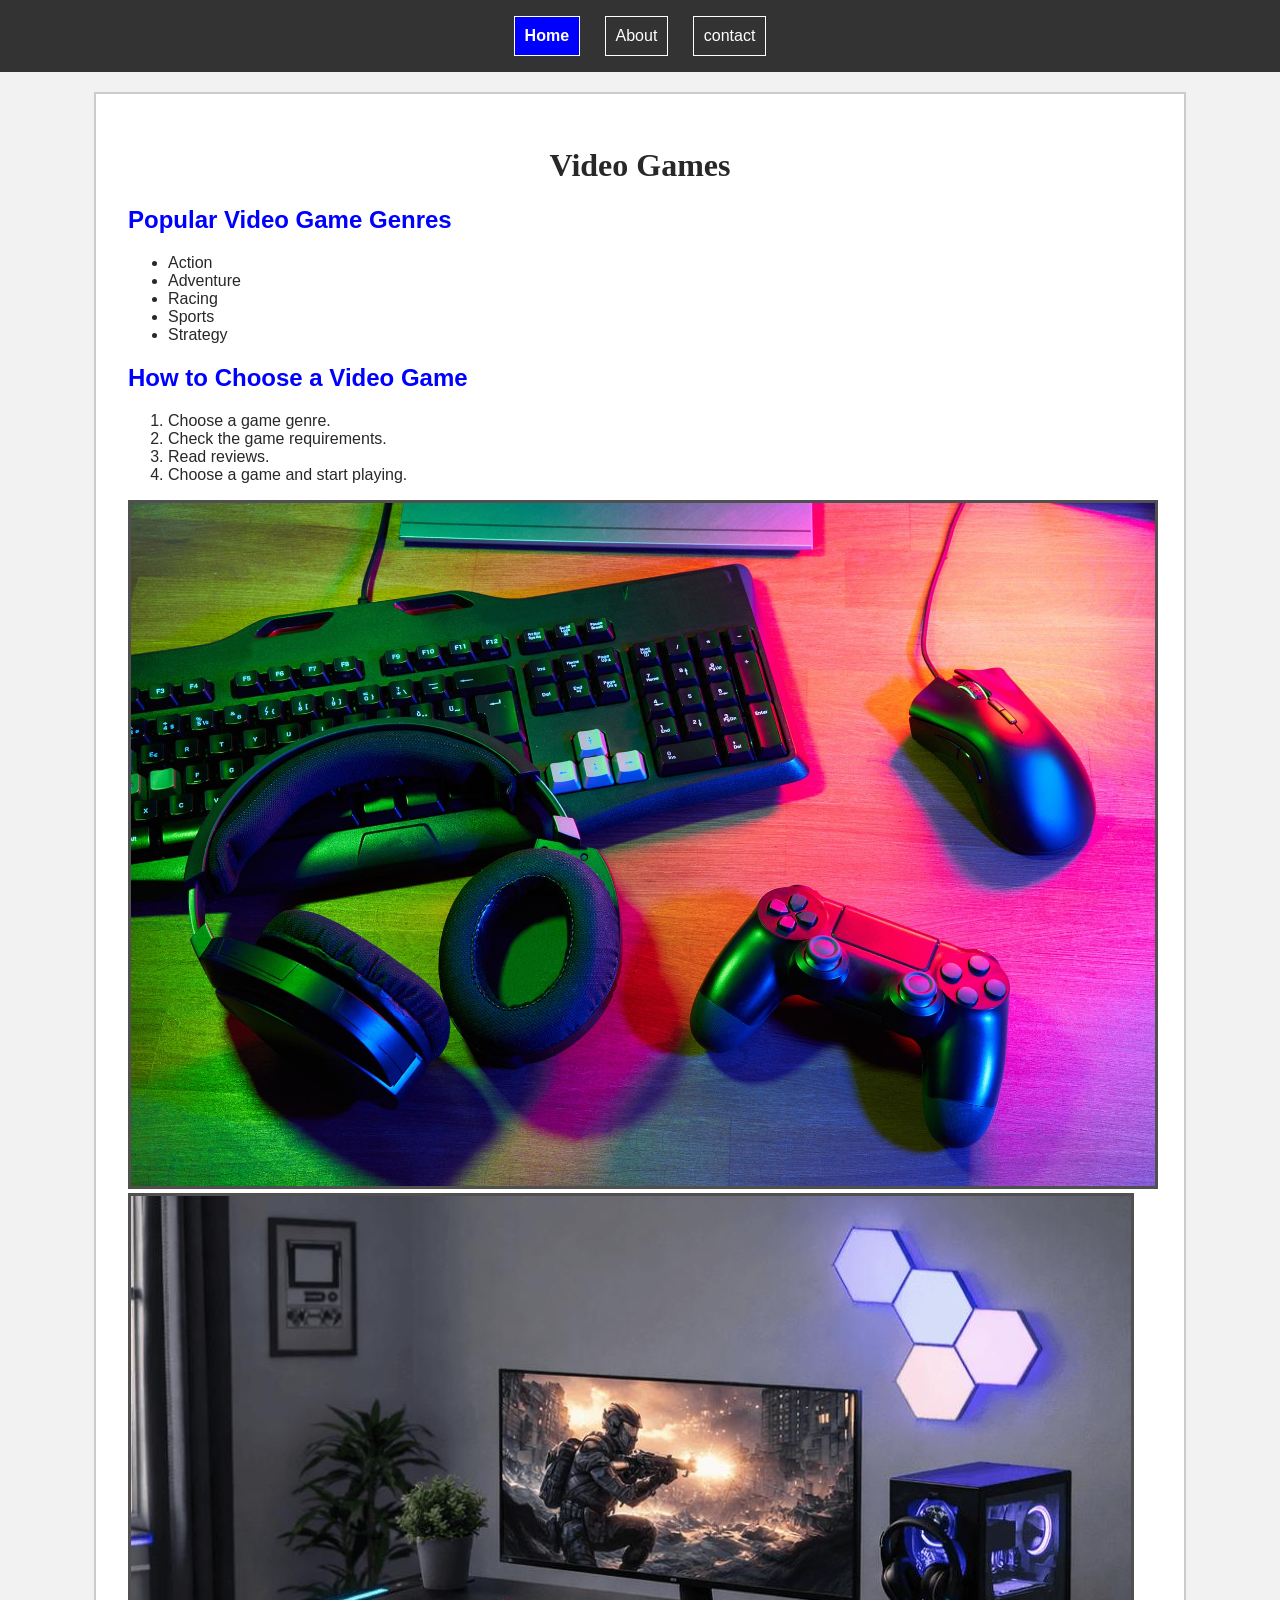
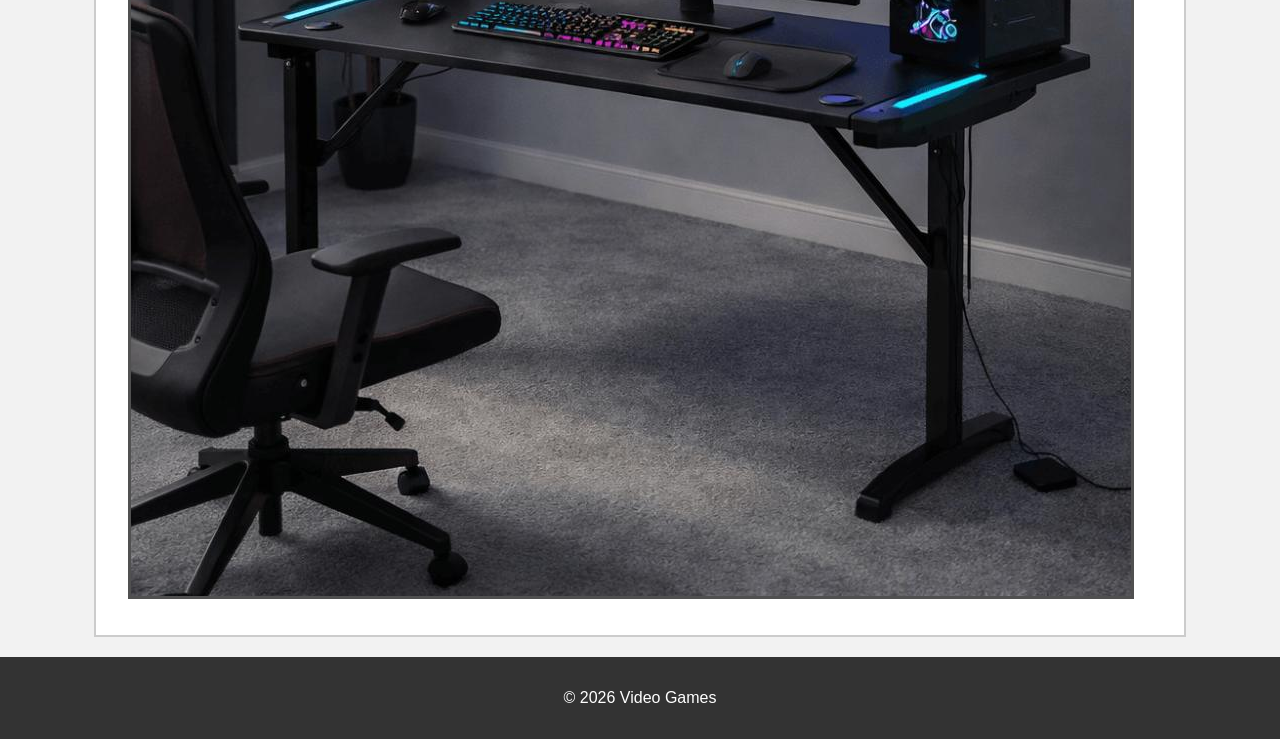
==== index.html @ 44e6bf2b "first c" ====
<!DOCTYPE html>
<html lang="en">
<head>
    <meta charset="UTF-8">
    <meta name="viewport" content="width=device-width, initial-scale=1.0">
    <title>Video Games</title>
    <link rel="stylesheet" href="css/style.css">
</head>
<body>
    <header>
        <nav> 
            <a href="index.html" class="active">Home</a>
            <a href="about.html">About</a>
            <a href="contact.html">contact</a>
        </nav>
        
    </header>
    
    <main>
        <h1>Video Games</h1>
        <h2>Popular Video Game Genres</h2>
        <ul>
            <li>Action</li>
            <li>Adventure</li>
            <li>Racing</li>
            <li>Sports</li>
            <li>Strategy</li>
        </ul>

        <h2>How to Choose a Video Game</h2>

        <ol>
            <li>Choose a game genre.</li>
            <li>Check the game requirements.</li>
            <li>Read reviews.</li>
            <li>Choose a game and start playing.</li>
        </ol>

        <img src="images/gaming.jpg" alt="A person playing a video game">
        <img src="images/PC.jpg" alt="A modern gaming PC setup"> 

    </main>

    <footer>
        <p>&copy; 2026 Video Games </p>
    </footer>
</body>
</html>
---- css/style.css ----
body {
    font-family: Arial, sans-serif;
    margin: 0;
    padding: 0;
    background-color: #f2f2f2;
    color: rgb(40, 40, 40);
}


header {
    background-color: #333333;
    padding: 1rem;
    text-align: center;
}

nav a {
    color: white;
    text-decoration: none;
    margin: 0 10px;
    padding: 10px;
    border: 1px solid white;
    display: inline-block;
}

.active {
    background-color: blue;
    font-weight: bold;
}

nav a:hover {
    background-color: #555555;
    transform: scale(1.1);
}

main {
    background-color: white;
    margin: 20px auto;
    padding: 2rem;
    border: 2px solid #cccccc;
    width: 80%;
}

h1 {
    font-family: Georgia, serif;
    font-size: 2rem;
    text-align: center;
}

h2 {
    font-size: 1.5rem;
    color: blue;
}

img {
    max-width: 100%;
    height: auto;
    border: 3px solid rgb(80, 80, 80);
}

table {
    width: 100%;
    border-collapse: collapse;
    margin: 1em 0;
}

th {
    background-color: #333333;
    color: white;
    padding: 10px;
}

td {
    padding: 10px;
    border: 1px solid gray;
}

tbody tr:nth-child(even) {
    background-color: #eeeeee;
}

fieldset {
    padding: 2rem;
    border: 2px solid #333333;
}

input,
textarea {
    padding: 8px;
    margin: 5px;
    border: 1px solid #cccccc;
}

input:focus,
textarea:focus {
    border: 3px solid blue;
    background-color: #eeeeee;
}

#message {
    width: 90%;
    height: 100px;
}

footer {
    background-color: #333333;
    color: white;
    text-align: center;
    padding: 1rem;
}
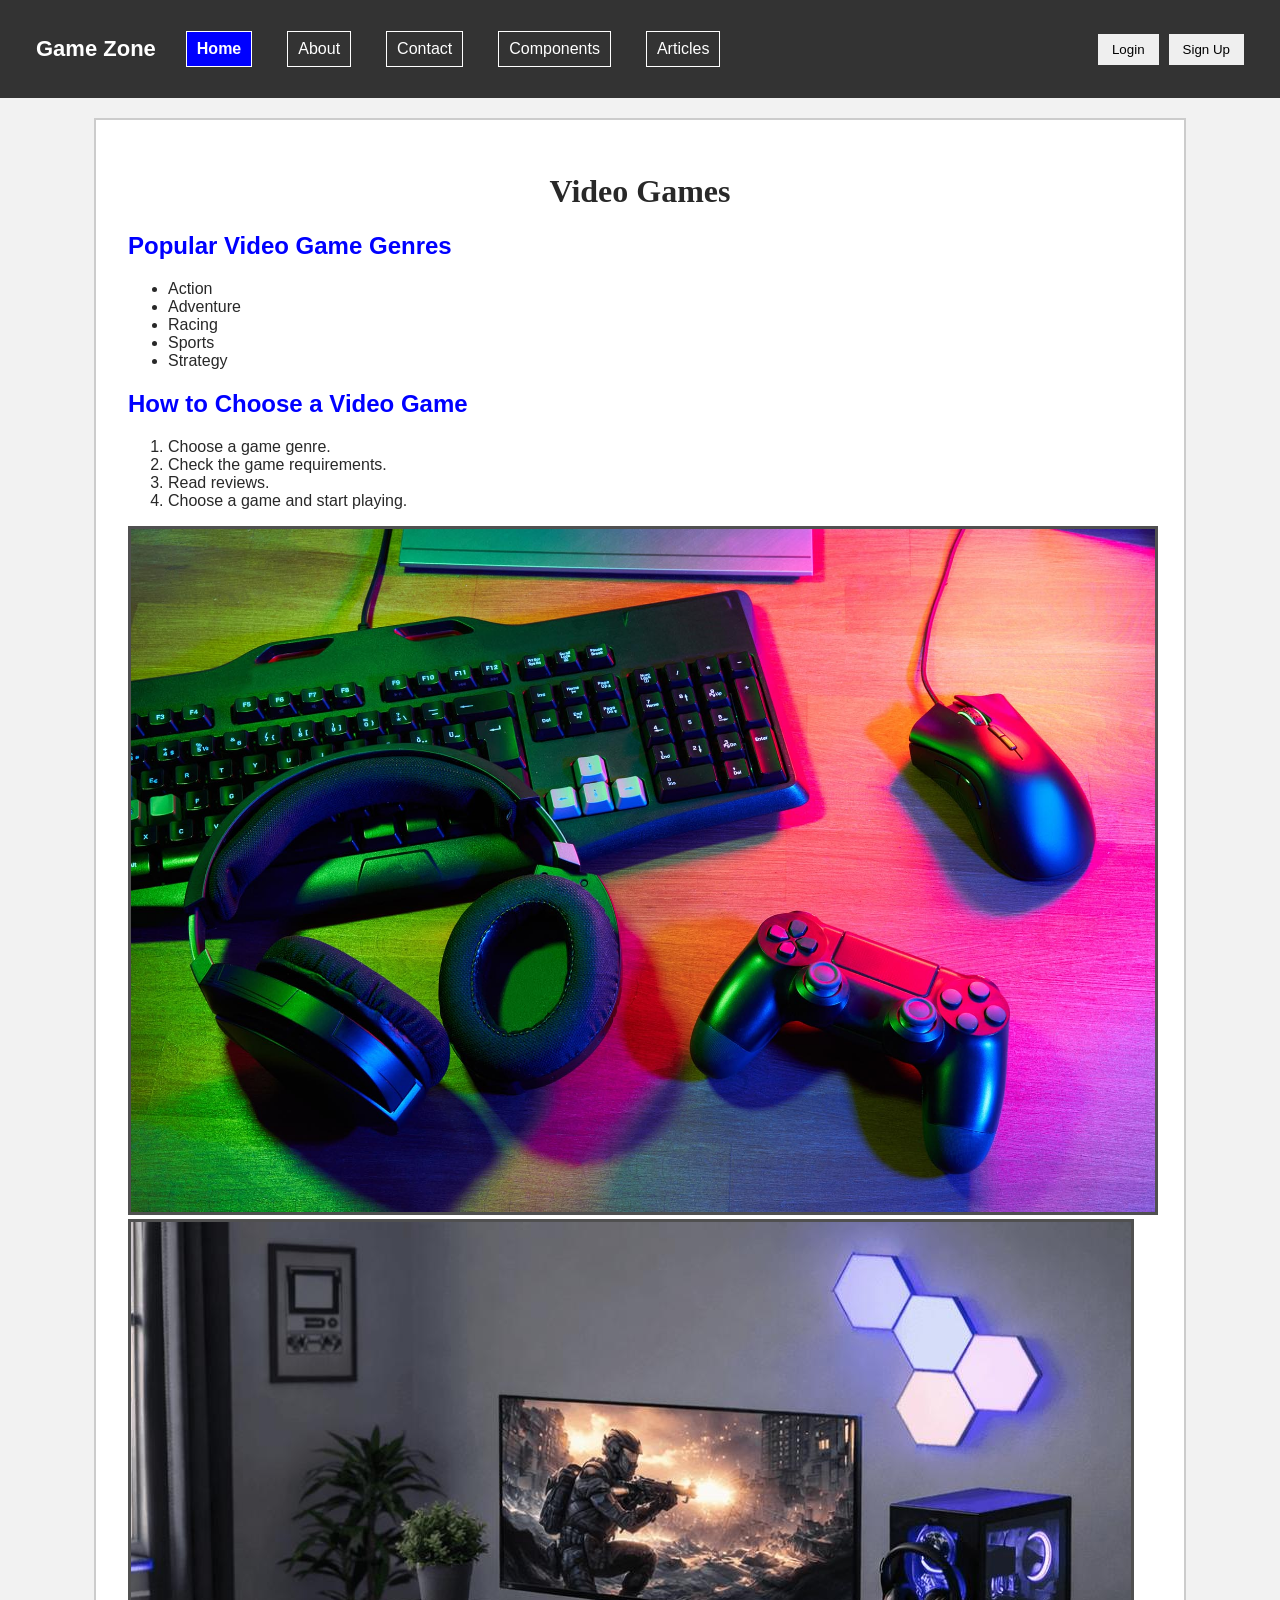
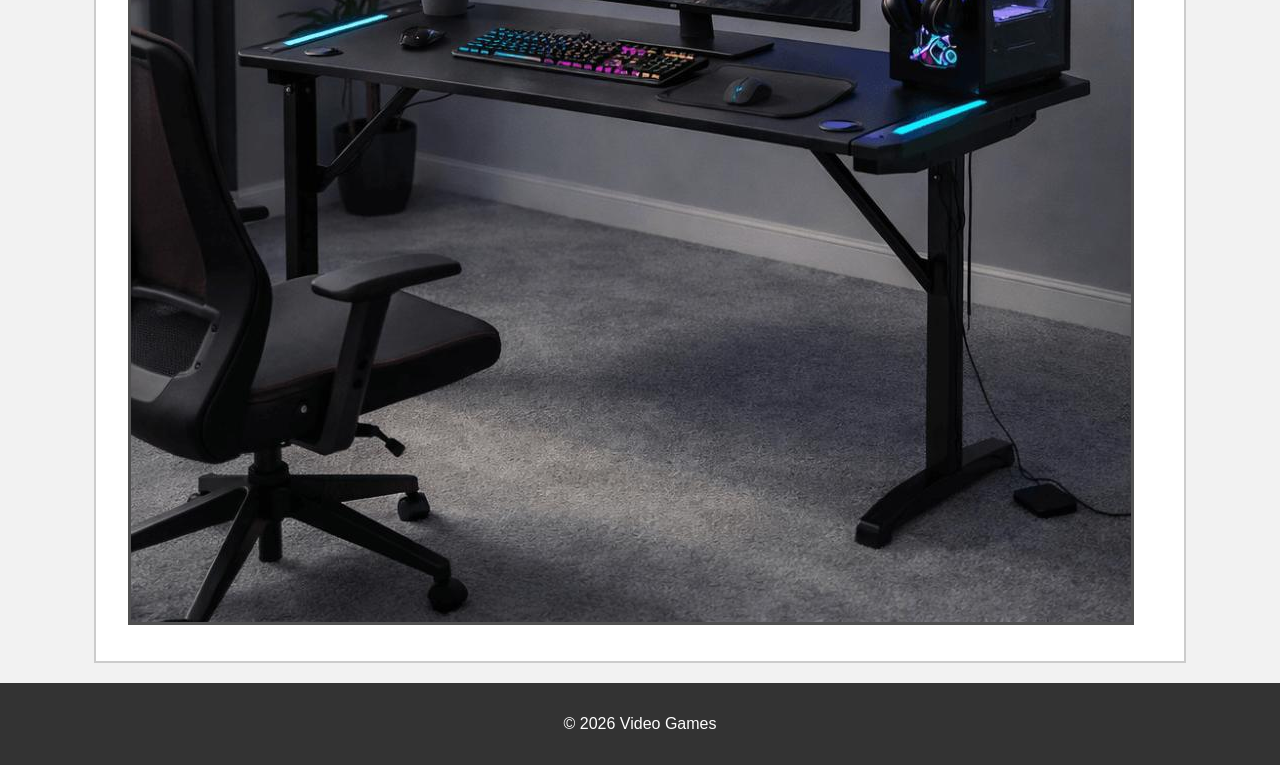
==== commit e0d455e5: "2A" ====
--- a/index.html
+++ b/index.html
@@ -8,12 +8,26 @@
 </head>
 <body>
     <header>
-        <nav> 
-            <a href="index.html" class="active">Home</a>
-            <a href="about.html">About</a>
-            <a href="contact.html">contact</a>
+        <nav class="navbar">
+
+            <div class="logo">
+                Game Zone
+            </div>
+
+            <div class="nav-links">
+                <a href="index.html" class="active">Home</a>
+                <a href="about.html">About</a>
+                <a href="contact.html">Contact</a>
+                <a href="logo.html">Components</a>
+                <a href="task3.html">Articles</a>
+            </div>
+
+            <div class="nav-buttons">
+                <button>Login</button>
+                <button>Sign Up</button>
+            </div>
+
         </nav>
-        
     </header>
     
     <main>
--- a/css/style.css
+++ b/css/style.css
@@ -106,4 +106,118 @@
     color: white;
     text-align: center;
     padding: 1rem;
-}+}
+
+.navbar {
+    display: flex;
+    align-items: center;
+    padding: 15px 20px;
+    background-color: #333;
+    gap: 20px;
+}
+
+.logo {
+    color: white;
+    font-size: 22px;
+    font-weight: bold;
+}
+
+.nav-links {
+    display: flex;
+    gap: 15px;
+}
+
+.nav-links a {
+    color: white;
+    text-decoration: none;
+    padding: 8px 10px;
+}
+
+.nav-buttons {
+    display: flex;
+    gap: 10px;
+    margin-left: auto;
+}
+
+.nav-buttons button {
+    padding: 8px 14px;
+    border: none;
+    cursor: pointer;
+}
+
+.cards {
+    display: flex;
+    gap: 20px;
+    align-items: stretch;
+}
+
+.card {
+    flex: 1;
+    display: flex;
+    flex-direction: column;
+    padding: 20px;
+    background-color: white;
+    border: 1px solid #cccccc;
+}
+
+.card img {
+    width: 100%;
+    height: auto;
+}
+
+.card p {
+    flex: 1;
+}
+
+.read-more {
+    align-self: flex-start;
+    text-decoration: none;
+    background-color: #2563eb;
+    color: white;
+    padding: 8px 12px;
+}
+
+.pricing {
+    display: flex;
+    gap: 20px;
+    align-items: stretch;
+}
+
+.plan {
+    flex: 1;
+    display: flex;
+    flex-direction: column;
+    padding: 25px;
+    border: 2px solid #cccccc;
+    background-color: white;
+    text-align: center;
+}
+
+.plan h3 {
+    font-size: 24px;
+    margin-top: 0;
+}
+
+.plan .price {
+    font-size: 30px;
+    font-weight: bold;
+    color: #2563eb;
+}
+
+.plan p {
+    margin: 10px 0;
+}
+
+.plan button {
+    margin-top: auto;
+    padding: 10px 15px;
+    border: none;
+    background-color: #333333;
+    color: white;
+    cursor: pointer;
+}
+
+.plan.recommended {
+    border: 3px solid #2563eb;
+}
+
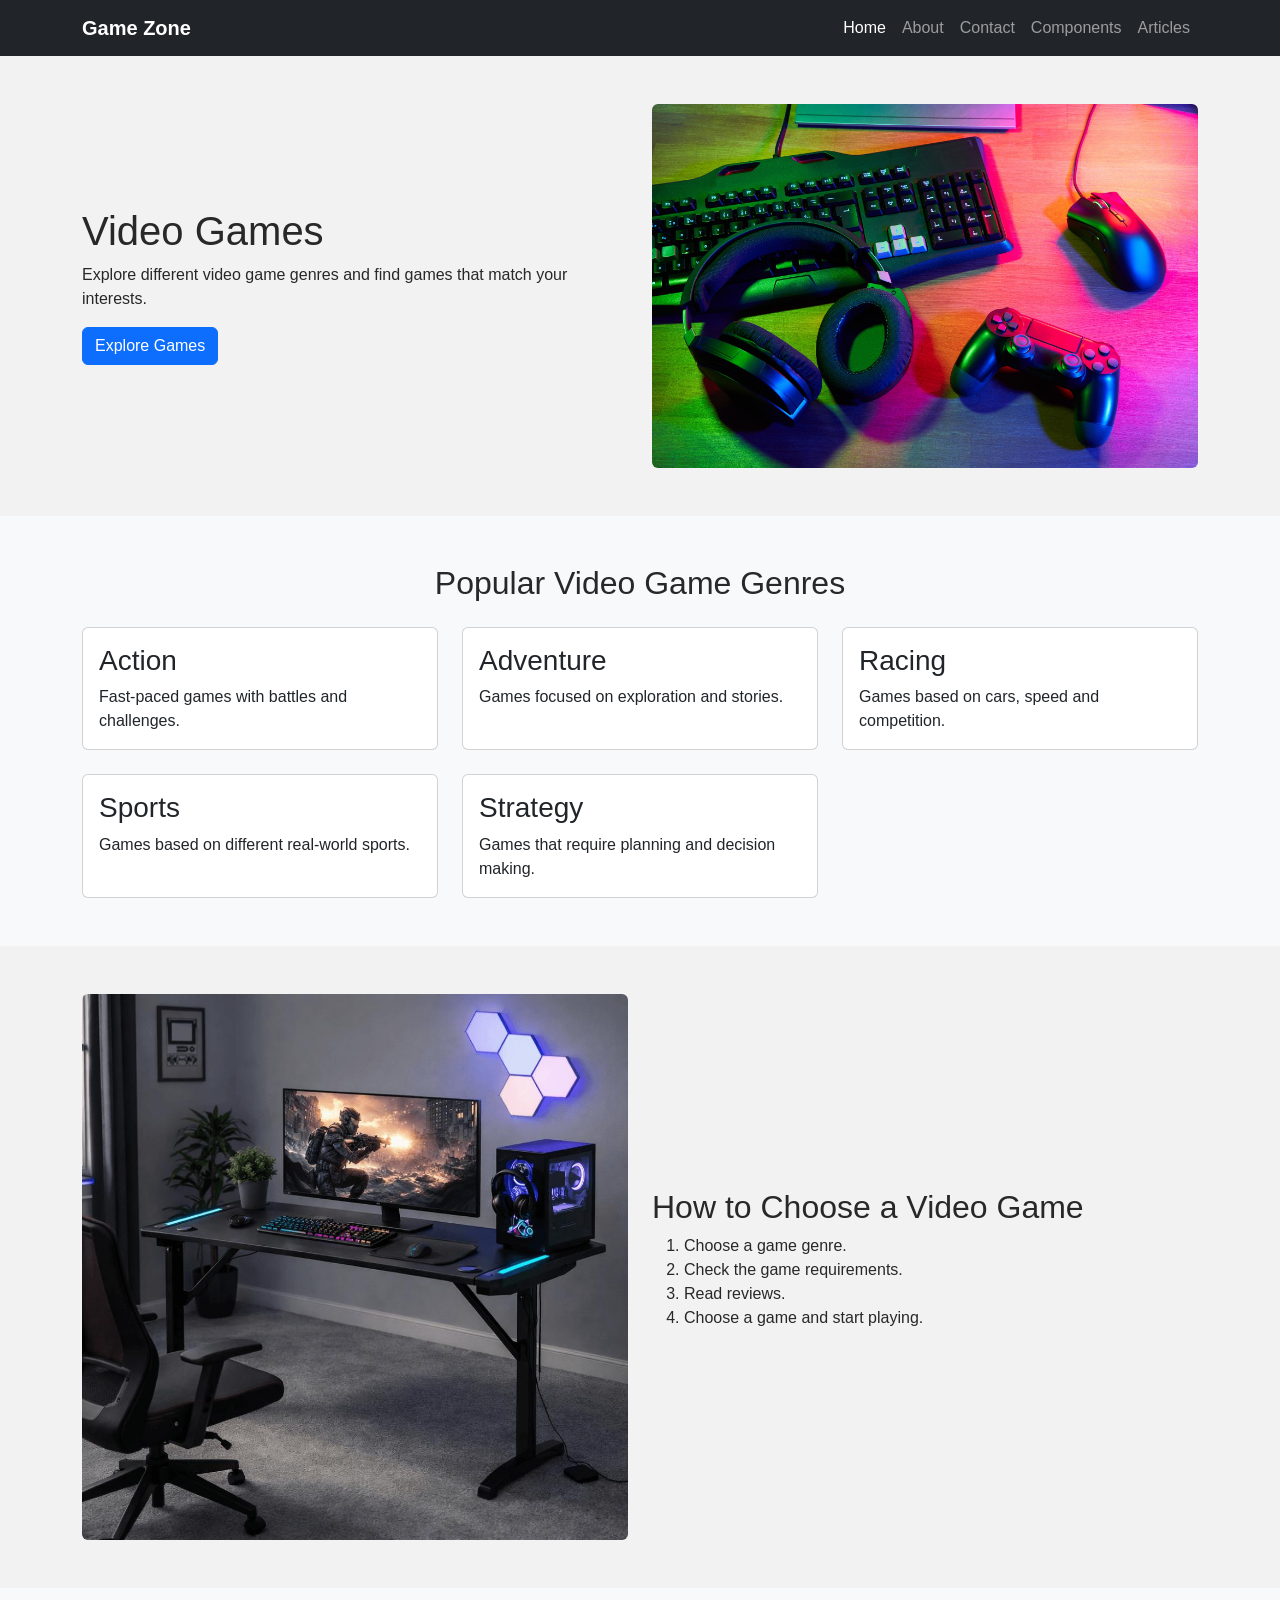
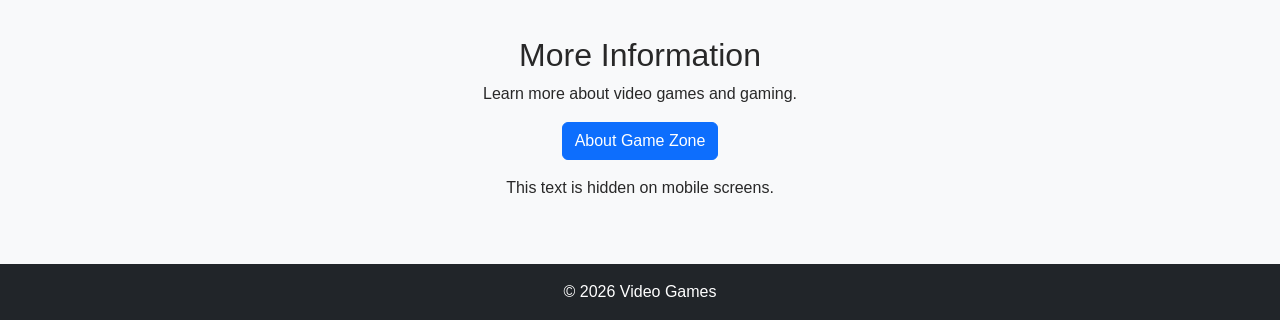
==== commit 4052c468: "3A" ====
--- a/index.html
+++ b/index.html
@@ -4,59 +4,205 @@
     <meta charset="UTF-8">
     <meta name="viewport" content="width=device-width, initial-scale=1.0">
     <title>Video Games</title>
+    <link href="https://cdn.jsdelivr.net/npm/bootstrap@5.3.3/dist/css/bootstrap.min.css" rel="stylesheet">
     <link rel="stylesheet" href="css/style.css">
 </head>
+
 <body>
-    <header>
-        <nav class="navbar">
-
-            <div class="logo">
+
+<header>
+    <nav class="navbar navbar-expand-lg navbar-dark bg-dark">
+        <div class="container">
+
+            <a class="navbar-brand fw-bold" href="index.html">
                 Game Zone
-            </div>
-
-            <div class="nav-links">
-                <a href="index.html" class="active">Home</a>
-                <a href="about.html">About</a>
-                <a href="contact.html">Contact</a>
-                <a href="logo.html">Components</a>
-                <a href="task3.html">Articles</a>
-            </div>
-
-            <div class="nav-buttons">
-                <button>Login</button>
-                <button>Sign Up</button>
-            </div>
-
-        </nav>
-    </header>
-    
-    <main>
-        <h1>Video Games</h1>
-        <h2>Popular Video Game Genres</h2>
-        <ul>
-            <li>Action</li>
-            <li>Adventure</li>
-            <li>Racing</li>
-            <li>Sports</li>
-            <li>Strategy</li>
-        </ul>
-
-        <h2>How to Choose a Video Game</h2>
-
-        <ol>
-            <li>Choose a game genre.</li>
-            <li>Check the game requirements.</li>
-            <li>Read reviews.</li>
-            <li>Choose a game and start playing.</li>
-        </ol>
-
-        <img src="images/gaming.jpg" alt="A person playing a video game">
-        <img src="images/PC.jpg" alt="A modern gaming PC setup"> 
-
-    </main>
-
-    <footer>
-        <p>&copy; 2026 Video Games </p>
-    </footer>
+            </a>
+
+            <button class="navbar-toggler"
+                    type="button"
+                    data-bs-toggle="collapse"
+                    data-bs-target="#navbarMenu">
+                <span class="navbar-toggler-icon"></span>
+            </button>
+
+            <div class="collapse navbar-collapse" id="navbarMenu">
+
+                <div class="navbar-nav ms-auto">
+                    <a href="index.html" class="nav-link active">Home</a>
+                    <a href="about.html" class="nav-link">About</a>
+                    <a href="contact.html" class="nav-link">Contact</a>
+                    <a href="logo.html" class="nav-link">Components</a>
+                    <a href="task3.html" class="nav-link">Articles</a>
+                </div>
+
+            </div>
+
+        </div>
+    </nav>
+</header>
+
+<main>
+
+    <section class="py-5">
+        <div class="container">
+
+            <div class="row align-items-center">
+
+                <div class="col-12 col-md-6 order-2 order-md-1">
+
+                    <h1>Video Games</h1>
+
+                    <p>
+                        Explore different video game genres and find
+                        games that match your interests.
+                    </p>
+
+                    <a href="logo.html" class="btn btn-primary">
+                        Explore Games
+                    </a>
+
+                </div>
+
+                <div class="col-12 col-md-6 order-1 order-md-2 text-center">
+
+                    <img src="images/gaming.jpg"
+                         alt="A person playing a video game"
+                         class="img-fluid rounded">
+
+                </div>
+
+            </div>
+
+        </div>
+    </section>
+
+    <section class="py-5 bg-light">
+        <div class="container">
+
+            <h2 class="text-center mb-4">
+                Popular Video Game Genres
+            </h2>
+
+            <div class="row g-4">
+
+                <div class="col-12 col-md-6 col-lg-4">
+                    <div class="card h-100">
+                        <div class="card-body">
+                            <h3 class="card-title">Action</h3>
+                            <p class="card-text">
+                                Fast-paced games with battles and challenges.
+                            </p>
+                        </div>
+                    </div>
+                </div>
+
+                <div class="col-12 col-md-6 col-lg-4">
+                    <div class="card h-100">
+                        <div class="card-body">
+                            <h3 class="card-title">Adventure</h3>
+                            <p class="card-text">
+                                Games focused on exploration and stories.
+                            </p>
+                        </div>
+                    </div>
+                </div>
+
+                <div class="col-12 col-md-6 col-lg-4">
+                    <div class="card h-100">
+                        <div class="card-body">
+                            <h3 class="card-title">Racing</h3>
+                            <p class="card-text">
+                                Games based on cars, speed and competition.
+                            </p>
+                        </div>
+                    </div>
+                </div>
+
+                <div class="col-12 col-md-6 col-lg-4">
+                    <div class="card h-100">
+                        <div class="card-body">
+                            <h3 class="card-title">Sports</h3>
+                            <p class="card-text">
+                                Games based on different real-world sports.
+                            </p>
+                        </div>
+                    </div>
+                </div>
+
+                <div class="col-12 col-md-6 col-lg-4">
+                    <div class="card h-100">
+                        <div class="card-body">
+                            <h3 class="card-title">Strategy</h3>
+                            <p class="card-text">
+                                Games that require planning and decision making.
+                            </p>
+                        </div>
+                    </div>
+                </div>
+
+            </div>
+
+        </div>
+    </section>
+
+    <section class="py-5">
+        <div class="container">
+
+            <div class="row align-items-center">
+
+                <div class="col-12 col-md-6 order-1 order-md-2">
+
+                    <h2>How to Choose a Video Game</h2>
+
+                    <ol>
+                        <li>Choose a game genre.</li>
+                        <li>Check the game requirements.</li>
+                        <li>Read reviews.</li>
+                        <li>Choose a game and start playing.</li>
+                    </ol>
+
+                </div>
+
+                <div class="col-12 col-md-6 order-2 order-md-1">
+
+                    <img src="images/PC.jpg"
+                         alt="A modern gaming PC setup"
+                         class="img-fluid rounded">
+
+                </div>
+
+            </div>
+
+        </div>
+    </section>
+
+    <section class="py-5 bg-light">
+        <div class="container text-center">
+
+            <h2>More Information</h2>
+
+            <p>
+                Learn more about video games and gaming.
+            </p>
+
+            <a href="about.html" class="btn btn-primary">
+                About Game Zone
+            </a>
+
+            <p class="d-none d-md-block mt-3">
+                This text is hidden on mobile screens.
+            </p>
+
+        </div>
+    </section>
+
+</main>
+
+<footer class="bg-dark text-white text-center py-3">
+    <p class="mb-0">&copy; 2026 Video Games</p>
+</footer>
+
+<script src="https://cdn.jsdelivr.net/npm/bootstrap@5.3.3/dist/js/bootstrap.bundle.min.js"></script>
+
 </body>
 </html>
--- a/css/style.css
+++ b/css/style.css
@@ -1,223 +1,240 @@
 body {
     font-family: Arial, sans-serif;
     margin: 0;
-    padding: 0;
     background-color: #f2f2f2;
     color: rgb(40, 40, 40);
-}
-
-
-header {
-    background-color: #333333;
-    padding: 1rem;
-    text-align: center;
-}
-
-nav a {
-    color: white;
-    text-decoration: none;
-    margin: 0 10px;
-    padding: 10px;
-    border: 1px solid white;
-    display: inline-block;
-}
-
-.active {
-    background-color: blue;
-    font-weight: bold;
-}
-
-nav a:hover {
-    background-color: #555555;
-    transform: scale(1.1);
-}
-
-main {
-    background-color: white;
-    margin: 20px auto;
-    padding: 2rem;
-    border: 2px solid #cccccc;
-    width: 80%;
-}
-
-h1 {
-    font-family: Georgia, serif;
-    font-size: 2rem;
-    text-align: center;
-}
-
-h2 {
-    font-size: 1.5rem;
-    color: blue;
 }
 
 img {
     max-width: 100%;
     height: auto;
-    border: 3px solid rgb(80, 80, 80);
-}
-
-table {
-    width: 100%;
-    border-collapse: collapse;
-    margin: 1em 0;
-}
-
-th {
-    background-color: #333333;
+}
+
+.game-cards {
+    display: grid;
+    grid-template-columns: 1fr;
+    gap: 20px;
+}
+
+.game-card {
+    padding: 20px;
+    border: 1px solid #ddd;
+    border-radius: 12px;
+    background-color: white;
+    text-align: center;
+}
+
+.game-card h3 {
+    margin-bottom: 15px;
+}
+
+.game-card img {
+    width: 100%;
+    height: 200px;
+    object-fit: cover;
+    border-radius: 8px;
+    margin-bottom: 15px;
+}
+
+.game-card p {
+    color: #666;
+}
+
+.read-more {
+    display: inline-block;
+    padding: 8px 16px;
+    background-color: #212529;
     color: white;
-    padding: 10px;
-}
-
-td {
-    padding: 10px;
-    border: 1px solid gray;
-}
-
-tbody tr:nth-child(even) {
-    background-color: #eeeeee;
-}
-
-fieldset {
-    padding: 2rem;
-    border: 2px solid #333333;
-}
-
-input,
-textarea {
-    padding: 8px;
-    margin: 5px;
+    text-decoration: none;
+    border-radius: 6px;
+}
+
+.read-more:hover {
+    background-color: #0d6efd;
+}
+
+@media (min-width: 768px) {
+    .game-cards {
+        grid-template-columns: repeat(2, 1fr);
+    }
+
+    .game-card {
+        padding: 25px;
+    }
+}
+
+@media (min-width: 1200px) {
+    .game-cards {
+        grid-template-columns: repeat(3, 1fr);
+    }
+
+    .game-card {
+        padding: 30px;
+    }
+
+    .game-card img {
+        height: 220px;
+    }
+}
+
+.articles {
+    width: 100%;
+    margin: 30px auto;
+}
+
+.articles.grid {
+    display: grid;
+    grid-template-columns: repeat(auto-fit, minmax(220px, 1fr));
+    gap: 20px;
+}
+
+.articles.grid .article-card {
+    display: flex;
+    flex-direction: column;
+    padding: 15px;
+    background-color: white;
     border: 1px solid #cccccc;
-}
-
-input:focus,
-textarea:focus {
-    border: 3px solid blue;
-    background-color: #eeeeee;
-}
-
-#message {
-    width: 90%;
-    height: 100px;
-}
-
-footer {
-    background-color: #333333;
-    color: white;
-    text-align: center;
-    padding: 1rem;
-}
-
-.navbar {
+    border-radius: 8px;
+}
+
+.articles.grid .article-card img {
+    width: 100%;
+    height: 180px;
+    object-fit: cover;
+}
+
+.articles.grid .article-card p {
+    flex: 1;
+}
+
+.articles.grid .article-card .read-more {
+    align-self: flex-start;
+}
+
+.articles.grid .article-card .date {
+    margin-top: 10px;
+    color: #777777;
+    font-size: 14px;
+}
+
+.articles.list {
+    display: grid;
+    grid-template-columns: 1fr;
+    gap: 12px;
+}
+
+.articles.list .article-card {
     display: flex;
     align-items: center;
-    padding: 15px 20px;
-    background-color: #333;
-    gap: 20px;
-}
-
-.logo {
-    color: white;
-    font-size: 22px;
-    font-weight: bold;
-}
-
-.nav-links {
-    display: flex;
     gap: 15px;
-}
-
-.nav-links a {
-    color: white;
-    text-decoration: none;
-    padding: 8px 10px;
-}
-
-.nav-buttons {
-    display: flex;
-    gap: 10px;
+    padding: 12px;
+    background-color: white;
+    border: 1px solid #cccccc;
+    border-radius: 8px;
+}
+
+.articles.list .article-card img {
+    flex: 0 0 120px;
+    width: 120px;
+    height: 90px;
+    object-fit: cover;
+}
+
+.articles.list .article-card h3 {
+    margin: 0;
+    min-width: 130px;
+}
+
+.articles.list .article-card p {
+    flex: 1;
+    margin: 0;
+    min-width: 0;
+}
+
+.articles.list .article-card .read-more {
+    align-self: center;
+}
+
+.articles.list .article-card .date {
     margin-left: auto;
-}
-
-.nav-buttons button {
-    padding: 8px 14px;
-    border: none;
-    cursor: pointer;
-}
-
-.cards {
-    display: flex;
-    gap: 20px;
-    align-items: stretch;
-}
-
-.card {
-    flex: 1;
+    white-space: nowrap;
+    color: #777777;
+}
+
+.articles.magazine {
+    display: grid;
+    grid-template-columns: repeat(auto-fit, minmax(180px, 1fr));
+    gap: 15px;
+}
+
+.articles.magazine .article-card {
     display: flex;
     flex-direction: column;
-    padding: 20px;
+    min-width: 0;
+    padding: 15px;
     background-color: white;
     border: 1px solid #cccccc;
-}
-
-.card img {
-    width: 100%;
-    height: auto;
-}
-
-.card p {
+    border-radius: 8px;
+}
+
+.articles.magazine .article-card img {
+    width: 100%;
+    height: 150px;
+    object-fit: cover;
+}
+
+.articles.magazine .article-card p {
     flex: 1;
 }
 
-.read-more {
-    align-self: flex-start;
-    text-decoration: none;
-    background-color: #2563eb;
-    color: white;
-    padding: 8px 12px;
-}
-
-.pricing {
-    display: flex;
-    gap: 20px;
-    align-items: stretch;
-}
-
-.plan {
-    flex: 1;
-    display: flex;
-    flex-direction: column;
-    padding: 25px;
-    border: 2px solid #cccccc;
-    background-color: white;
-    text-align: center;
-}
-
-.plan h3 {
-    font-size: 24px;
-    margin-top: 0;
-}
-
-.plan .price {
-    font-size: 30px;
-    font-weight: bold;
-    color: #2563eb;
-}
-
-.plan p {
-    margin: 10px 0;
-}
-
-.plan button {
-    margin-top: auto;
-    padding: 10px 15px;
-    border: none;
-    background-color: #333333;
-    color: white;
-    cursor: pointer;
-}
-
-.plan.recommended {
-    border: 3px solid #2563eb;
-}
-
+.articles.magazine .article-card:first-child {
+    grid-column: span 2;
+    grid-row: span 2;
+}
+
+.articles.magazine .article-card:first-child img {
+    height: 320px;
+}
+
+.articles.magazine .article-card:first-child h3 {
+    font-size: 28px;
+}
+
+.articles.magazine .article-card .date {
+    color: #777777;
+    font-size: 14px;
+}
+
+@media (max-width: 767px) {
+    .articles.list .article-card {
+        align-items: flex-start;
+        flex-wrap: wrap;
+    }
+
+    .articles.list .article-card img {
+        flex: 0 0 100px;
+        width: 100px;
+        height: 75px;
+    }
+
+    .articles.list .article-card h3 {
+        min-width: 0;
+    }
+
+    .articles.list .article-card .date {
+        margin-left: 0;
+    }
+
+    .articles.magazine .article-card:first-child {
+        grid-column: span 1;
+        grid-row: span 1;
+    }
+
+    .articles.magazine .article-card:first-child img {
+        height: 150px;
+    }
+
+    .articles.magazine .article-card:first-child h3 {
+        font-size: 22px;
+    }
+}
